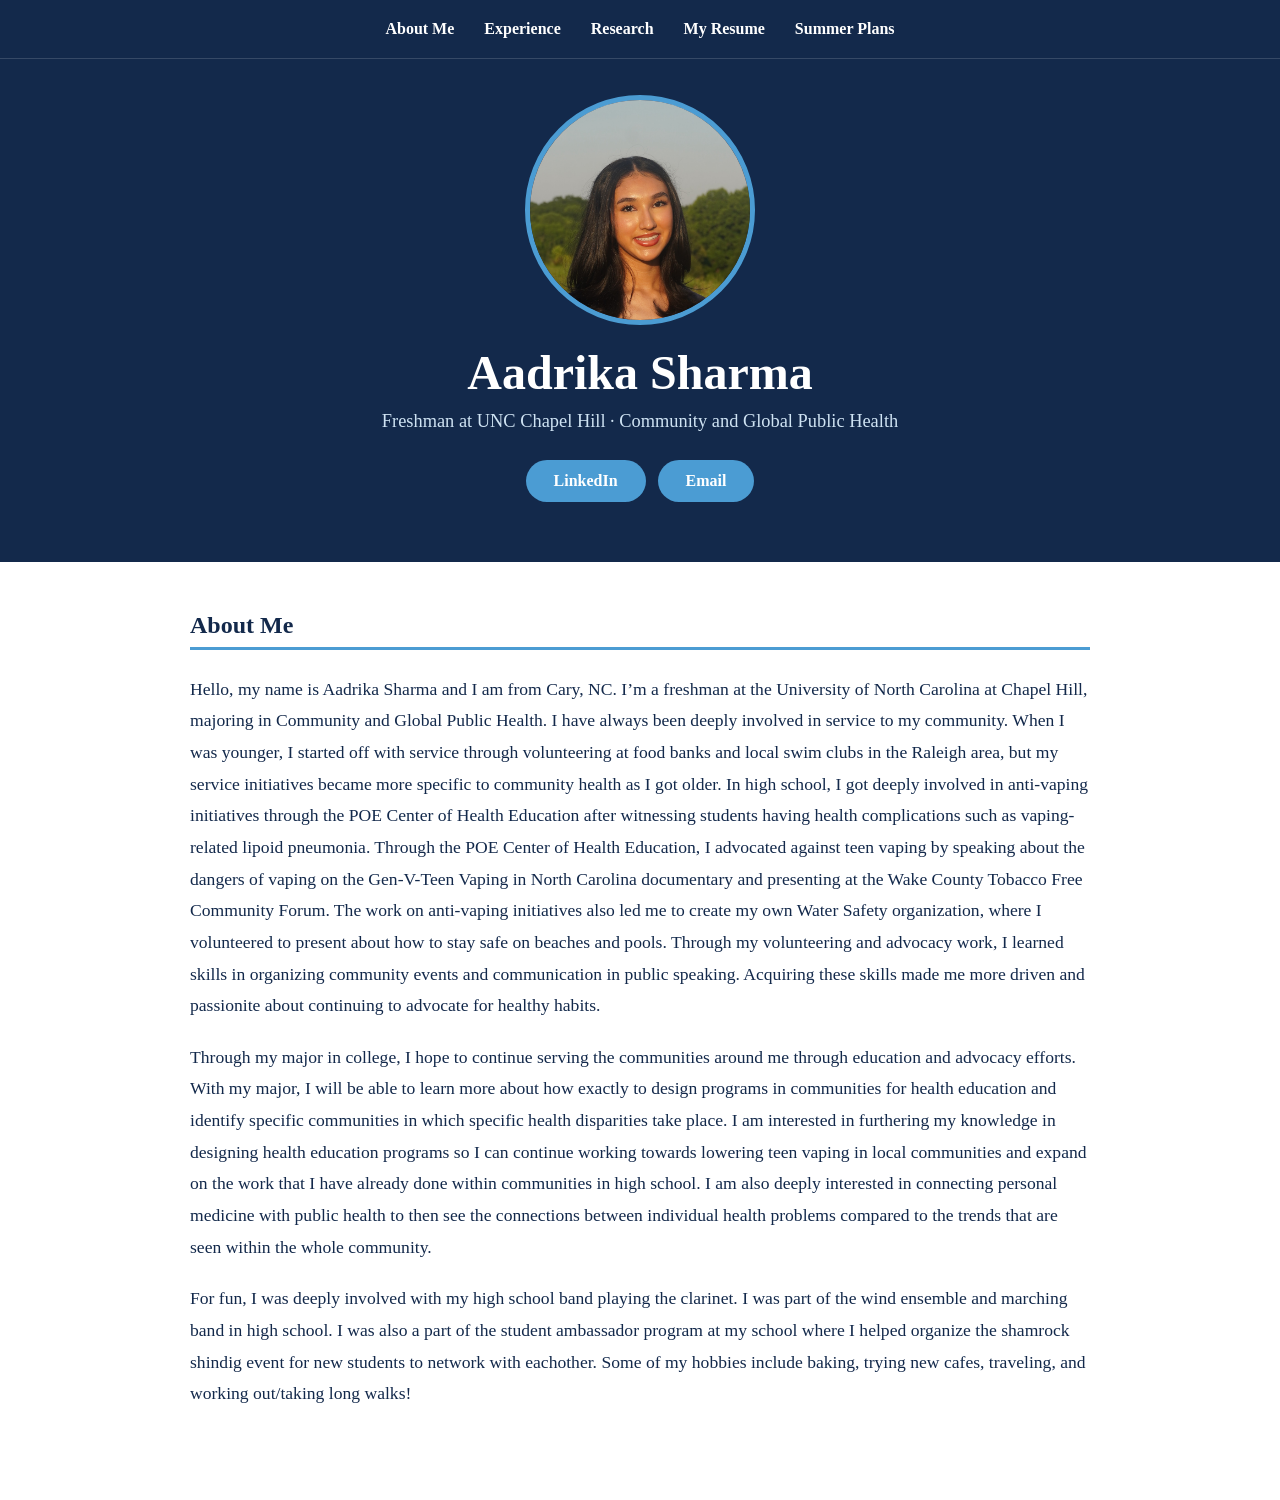
==== index.html @ d37df455 "change to home" ====
<!DOCTYPE html>
<html lang="en">
  <head>
    <meta charset="utf-8">
    <meta name="viewport" content="width=device-width, initial-scale=1.0">
    <title>About Me</title>
    <link rel="stylesheet" href="style.css">
  </head>
  <body class="about-page">
    <header class="hero">
      <nav class="navbar">
      <ul>
        <li><a href="index.html">About Me</a></li>
        <li><a href="experience.html">Experience</a></li>
        <li><a href="research.html">Research</a></li>
        <li><a href="Aadrika.html">My Resume</a></li>
        <li><a href= "summerplans.html">Summer Plans</a></li>
      </ul>
    </nav>
  <div class="hero-content">
    <img src= "photo.jpg" alt="Photo of Aadrika" class="profile-photo">
    <h1> Aadrika Sharma</h1>
    <p class="subtitle">Freshman at UNC Chapel Hill · Community and Global Public Health</p>
<div class="button-row">
      <a href="https://www.linkedin.com/in/aadrika-sharma-051b95329/" target="_blank" rel="noopener noreferrer">LinkedIn</a>
      <a href="mailto:aadrika@unc.edu">Email</a>
    </div>
    </div>
    </header>
    <main class="page">
    <section class="card">
    <h2> About Me </h2>
    <div class="card-text">

    <p>Hello, my name is Aadrika Sharma and I am from Cary, NC.  I’m a freshman at the University of North Carolina at Chapel Hill, majoring in Community and Global Public Health. I have always been deeply involved in service to my community. When I was younger, I started off with service through volunteering at food banks and local swim clubs in the Raleigh area, but my service initiatives became more specific to community health as I got older. In high school, I got deeply involved in anti-vaping initiatives through the POE Center of Health Education after witnessing students having health complications such as vaping-related lipoid pneumonia. Through the POE Center of Health Education, I advocated against teen vaping by speaking about the dangers of vaping on the Gen-V-Teen Vaping in North Carolina documentary and presenting at the Wake County Tobacco Free Community Forum. The work on anti-vaping initiatives also led me to create my own Water Safety organization, where I volunteered to present about how to stay safe on beaches and pools. Through my volunteering and advocacy work, I learned skills in organizing community events and communication in public speaking. Acquiring these skills made me more driven and passionite about continuing to advocate for healthy habits.</p>
    <p>Through my major in college, I hope to continue serving the communities around me through education and advocacy efforts. With my major, I will be able to learn more about how exactly to design programs in communities for health education and identify specific communities in which specific health disparities take place. I am interested in furthering my knowledge in designing health education programs so I can continue working towards lowering teen vaping in local communities and expand on the work that I have already done within communities in high school. I am also deeply interested in connecting personal medicine with public health to then see the connections between individual health problems compared to the trends that are seen within the whole community.</p>
    <p>For fun, I was deeply involved with my high school band playing the clarinet. I was part of the wind ensemble and marching band in high school. I was also a part of the student ambassador program at my school where I helped organize the shamrock shindig event for new students to network with eachother. Some of my hobbies include baking, trying new cafes, traveling, and working out/taking long walks!<p>
    </div>
  </section>
  </main>

  </body>
  </html>
---- style.css ----
body {
  font-family: Georgia, "Times New Roman", serif;
  background-color: #ffffff;
  color: #13294B;
  margin: 0;
}

.navbar {
  background-color: #13294B;
}

.navbar ul {
  list-style: none;
  display: flex;
  justify-content: center;
  gap: 30px;
  margin: 0;
  padding: 20px;
}

.navbar a {
  color: #ffffff;
  text-decoration: none;
  font-weight: bold;
}

.navbar a:hover {
  color: #4B9CD3;
  text-decoration: underline;
}

main {
  max-width: 750px;
  margin: 0 auto;
  padding: 40px 20px;
}

.hero {
  background-color: #13294B;
  color: #ffffff;
  text-align: center;
  padding-bottom: 60px;
}

.hero .navbar {
  border-bottom: 1px solid rgba(255, 255, 255, 0.15);
}

.hero-content {
  padding: 36px 20px 0;
}

.hero h1 {
  color: #ffffff;
  margin: 0 0 8px 0;
}

.subtitle {
  color: #cfe3f3;
  font-size: 1.15rem;
  line-height: 1.5;
  margin: 0 0 24px 0;
}

.profile-photo {
  display: block;
  margin: 0 auto 20px auto;
  width: 220px;
  height: 220px;
  object-fit: cover;
  border-radius: 50%;
  border: 5px solid #4B9CD3;
}

.button-row {
  display: flex;
  justify-content: center;
  gap: 12px;
  margin: 0;
}

.button-row a {
  background-color: #4B9CD3;
  color: #ffffff;
  text-decoration: none;
  font-weight: bold;
  padding: 12px 28px;
  border-radius: 999px;
  transition: background-color 0.2s, color 0.2s;
}

.button-row a:hover {
  background-color: #ffffff;
  color: #13294B;
}


.page {
  max-width: 900px;
  margin: 0 auto;
  padding: 50px 24px 70px;
}

.card h2 {
  margin: 0 0 24px 0;
  padding-bottom: 8px;
  border-bottom: 3px solid #4B9CD3;
}

.card-text p {
  margin: 0 0 20px 0;
}


h1 {
  text-align: center;
  font-size: 3rem;
  color: #13294B;
  margin: 0 0 30px 0;
}

h2 {
  font-size: 1.5rem;
  color: #13294B;
}

p {
  font-size: 1.1rem;
  line-height: 1.8;
}

.page-header {
  background-color: #13294B;
  color: #ffffff;
  text-align: center;
  padding-bottom: 40px;
}

.page-header .navbar {
  border-bottom: 1px solid rgba(255, 255, 255,0.15);

}

.page-header-content {
  padding: 36px 20px 0;
}

.page-header h1 {
  color: #ffffff;
  margin: 0 0 8px 0;
}

.page-header .subtitle {
  margin: 0;
}

.resume-actions {
  margin: 0 0 24px 0;
}

.resume-actions a:hover {
  background-color: #13294B;
  color: #ffffff;

}

.pdf-viewer {
  width: 100%;
  height: 900px;
  border: 1px solid #cfd8e0;
  border-radius: 8px;
}
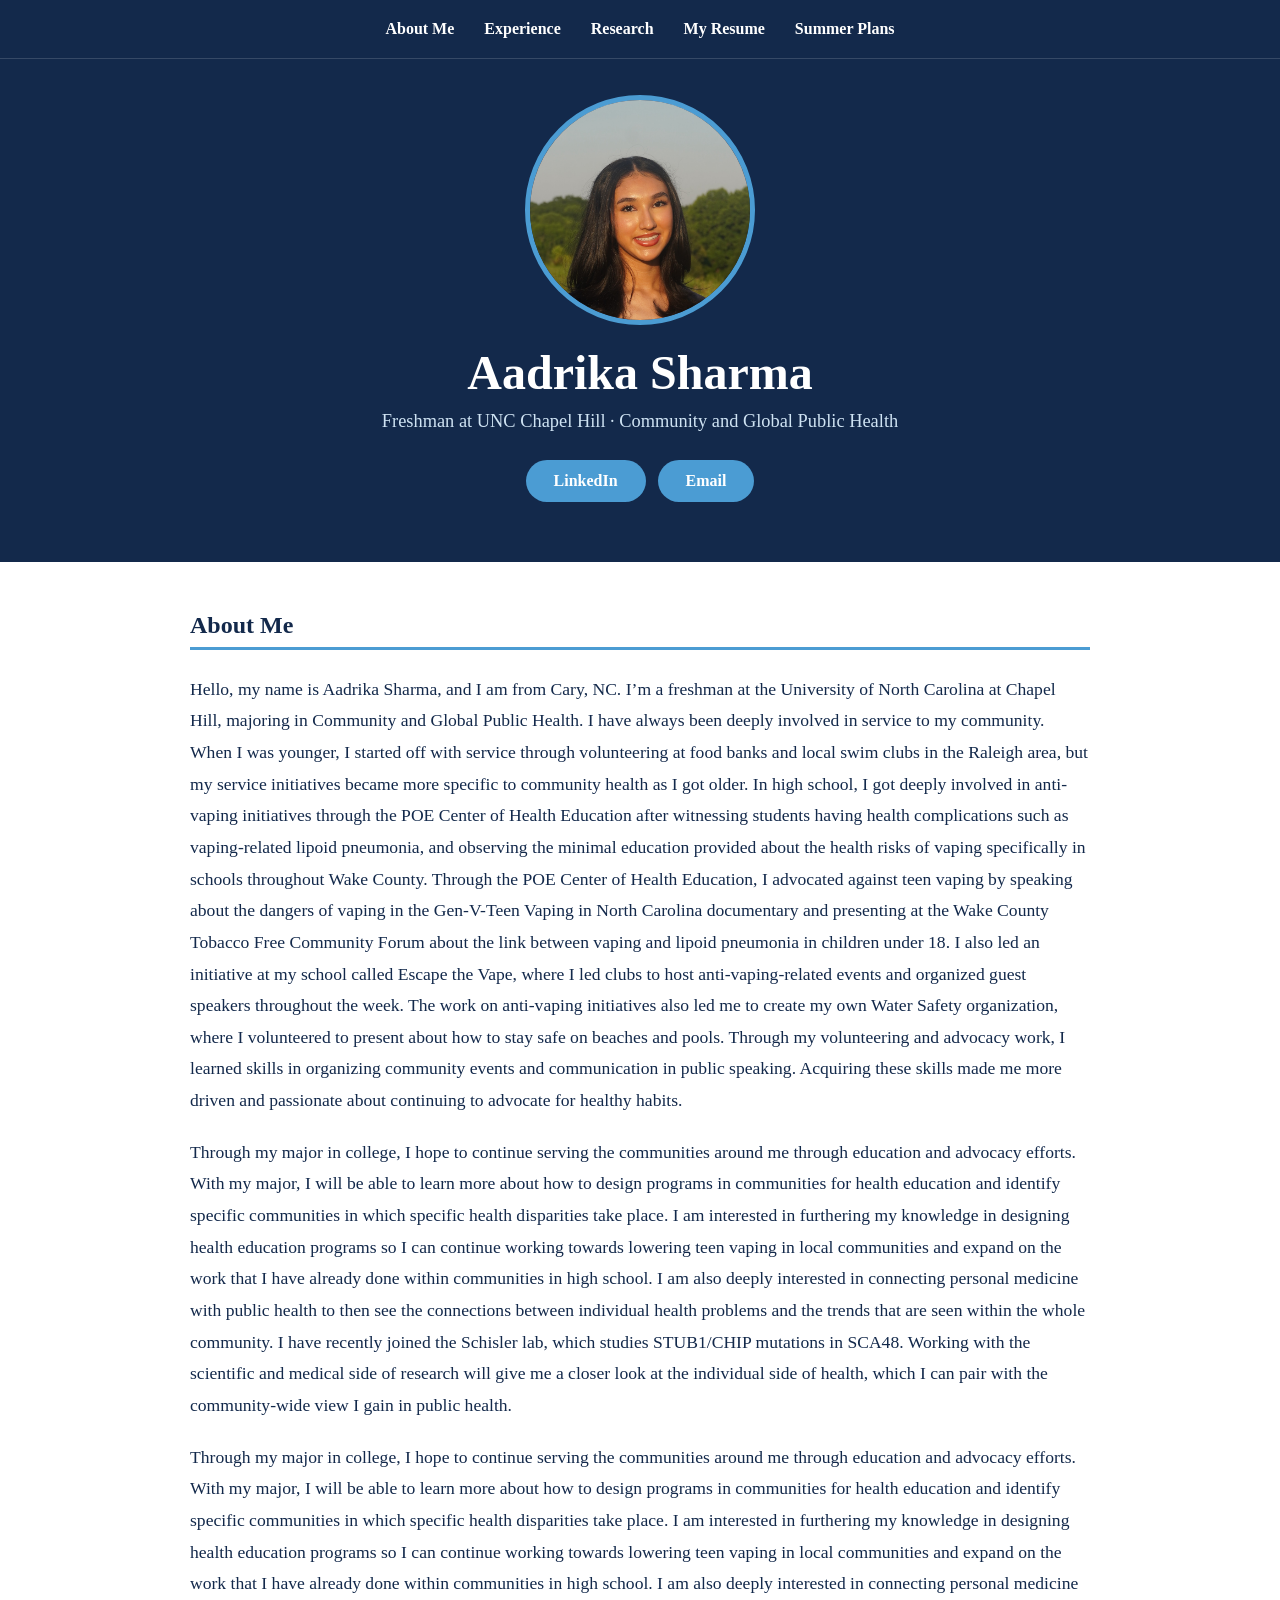
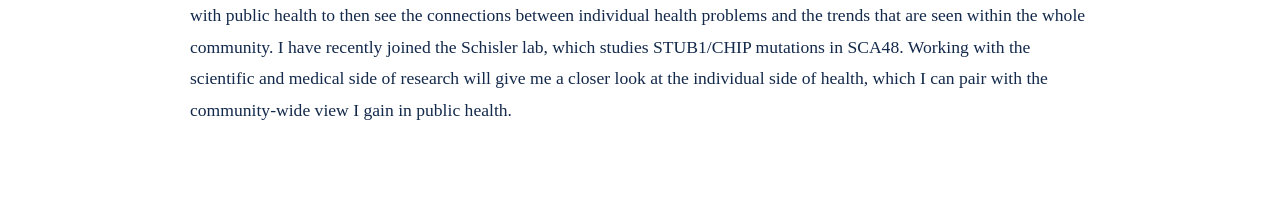
==== commit 25bb156f: "new about me" ====
--- a/index.html
+++ b/index.html
@@ -32,9 +32,9 @@
     <h2> About Me </h2>
     <div class="card-text">
 
-    <p>Hello, my name is Aadrika Sharma and I am from Cary, NC.  I’m a freshman at the University of North Carolina at Chapel Hill, majoring in Community and Global Public Health. I have always been deeply involved in service to my community. When I was younger, I started off with service through volunteering at food banks and local swim clubs in the Raleigh area, but my service initiatives became more specific to community health as I got older. In high school, I got deeply involved in anti-vaping initiatives through the POE Center of Health Education after witnessing students having health complications such as vaping-related lipoid pneumonia. Through the POE Center of Health Education, I advocated against teen vaping by speaking about the dangers of vaping on the Gen-V-Teen Vaping in North Carolina documentary and presenting at the Wake County Tobacco Free Community Forum. The work on anti-vaping initiatives also led me to create my own Water Safety organization, where I volunteered to present about how to stay safe on beaches and pools. Through my volunteering and advocacy work, I learned skills in organizing community events and communication in public speaking. Acquiring these skills made me more driven and passionite about continuing to advocate for healthy habits.</p>
-    <p>Through my major in college, I hope to continue serving the communities around me through education and advocacy efforts. With my major, I will be able to learn more about how exactly to design programs in communities for health education and identify specific communities in which specific health disparities take place. I am interested in furthering my knowledge in designing health education programs so I can continue working towards lowering teen vaping in local communities and expand on the work that I have already done within communities in high school. I am also deeply interested in connecting personal medicine with public health to then see the connections between individual health problems compared to the trends that are seen within the whole community.</p>
-    <p>For fun, I was deeply involved with my high school band playing the clarinet. I was part of the wind ensemble and marching band in high school. I was also a part of the student ambassador program at my school where I helped organize the shamrock shindig event for new students to network with eachother. Some of my hobbies include baking, trying new cafes, traveling, and working out/taking long walks!<p>
+    <p>Hello, my name is Aadrika Sharma, and I am from Cary, NC.  I’m a freshman at the University of North Carolina at Chapel Hill, majoring in Community and Global Public Health. I have always been deeply involved in service to my community. When I was younger, I started off with service through volunteering at food banks and local swim clubs in the Raleigh area, but my service initiatives became more specific to community health as I got older. In high school, I got deeply involved in anti-vaping initiatives through the POE Center of Health Education after witnessing students having health complications such as vaping-related lipoid pneumonia, and observing the minimal education provided about the health risks of vaping specifically in schools throughout Wake County. Through the POE Center of Health Education, I advocated against teen vaping by speaking about the dangers of vaping in the Gen-V-Teen Vaping in North Carolina documentary and presenting at the Wake County Tobacco Free Community Forum about the link between vaping and lipoid pneumonia in children under 18. I also led an initiative at my school called Escape the Vape, where I led clubs to host anti-vaping-related events and organized guest speakers throughout the week. The work on anti-vaping initiatives also led me to create my own Water Safety organization, where I volunteered to present about how to stay safe on beaches and pools. Through my volunteering and advocacy work, I learned skills in organizing community events and communication in public speaking. Acquiring these skills made me more driven and passionate about continuing to advocate for healthy habits.</p>
+    <p>Through my major in college, I hope to continue serving the communities around me through education and advocacy efforts. With my major, I will be able to learn more about how to design programs in communities for health education and identify specific communities in which specific health disparities take place. I am interested in furthering my knowledge in designing health education programs so I can continue working towards lowering teen vaping in local communities and expand on the work that I have already done within communities in high school. I am also deeply interested in connecting personal medicine with public health to then see the connections between individual health problems and the trends that are seen within the whole community. I have recently joined the Schisler lab, which studies STUB1/CHIP mutations in SCA48. Working with the scientific and medical side of research will give me a closer look at the individual side of health, which I can pair with the community-wide view I gain in public health.</p>
+    <p>Through my major in college, I hope to continue serving the communities around me through education and advocacy efforts. With my major, I will be able to learn more about how to design programs in communities for health education and identify specific communities in which specific health disparities take place. I am interested in furthering my knowledge in designing health education programs so I can continue working towards lowering teen vaping in local communities and expand on the work that I have already done within communities in high school. I am also deeply interested in connecting personal medicine with public health to then see the connections between individual health problems and the trends that are seen within the whole community. I have recently joined the Schisler lab, which studies STUB1/CHIP mutations in SCA48. Working with the scientific and medical side of research will give me a closer look at the individual side of health, which I can pair with the community-wide view I gain in public health.<p>
     </div>
   </section>
   </main>
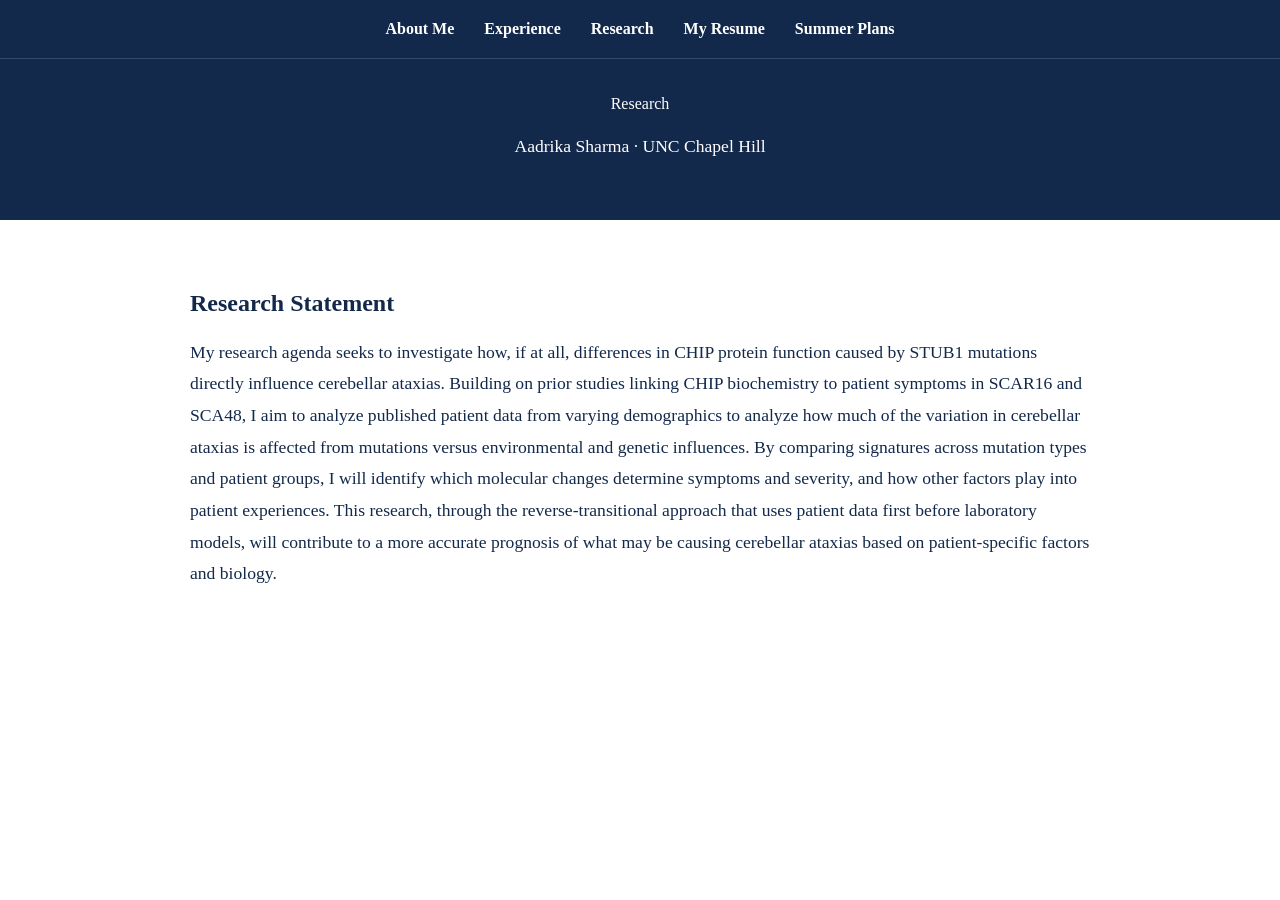
==== commit b57b48e3: "research statement" ====
--- a/index.html
+++ b/index.html
@@ -3,45 +3,38 @@
   <head>
     <meta charset="utf-8">
     <meta name="viewport" content="width=device-width, initial-scale=1.0">
-    <title>About Me</title>
+    <title>Research | Aadrika Sharma</title>
     <link rel="stylesheet" href="style.css">
   </head>
-  <body class="about-page">
-    <header class="hero">
+  <body>
+
+    <header class="page-header">
       <nav class="navbar">
-      <ul>
-        <li><a href="index.html">About Me</a></li>
-        <li><a href="experience.html">Experience</a></li>
-        <li><a href="research.html">Research</a></li>
-        <li><a href="Aadrika.html">My Resume</a></li>
-        <li><a href= "summerplans.html">Summer Plans</a></li>
-      </ul>
-    </nav>
-  <div class="hero-content">
-    <img src= "photo.jpg" alt="Photo of Aadrika" class="profile-photo">
-    <h1> Aadrika Sharma</h1>
-    <p class="subtitle">Freshman at UNC Chapel Hill · Community and Global Public Health</p>
-<div class="button-row">
-      <a href="https://www.linkedin.com/in/aadrika-sharma-051b95329/" target="_blank" rel="noopener noreferrer">LinkedIn</a>
-      <a href="mailto:aadrika@unc.edu">Email</a>
-    </div>
+        <ul>
+          <li><a href="index.html">About Me</a></li>
+          <li><a href="experience.html">Experience</a></li>
+          <li><a href="research.html">Research</a></li>
+          <li><a href="Aadrika.html">My Resume</a></li>
+          <li><a href="summerplans.html">Summer Plans</a></li>
+        </ul>
+      </nav>
+      <div class="page-header-content"
+      <h1>Research</h1>
+      <p class=""subtitle">Aadrika Sharma · UNC Chapel Hill </p>
     </div>
     </header>
-    <main class="page">
+
+    <main class="page"
     <section class="card">
-    <h2> About Me </h2>
-    <div class="card-text">
+      <h2>Research Statement</h2>
+      <div class="card-text">
+        <p>My research agenda seeks to investigate how, if at all, differences in CHIP protein function caused by STUB1 mutations directly influence cerebellar ataxias. Building on prior studies linking CHIP biochemistry to patient symptoms in SCAR16 and SCA48, I aim to analyze published patient data from varying demographics to analyze how much of the variation in cerebellar ataxias is affected from mutations versus environmental and  genetic influences. By comparing signatures across mutation types and patient groups, I will identify which molecular changes determine symptoms and severity, and how other factors play into patient experiences. This research, through the reverse-transitional approach that uses patient data first before laboratory models, will contribute to a more accurate prognosis of what may be causing cerebellar ataxias based on patient-specific factors and biology.</p>
+        </div>
+        </section>
+      </main>
 
-    <p>Hello, my name is Aadrika Sharma, and I am from Cary, NC.  I’m a freshman at the University of North Carolina at Chapel Hill, majoring in Community and Global Public Health. I have always been deeply involved in service to my community. When I was younger, I started off with service through volunteering at food banks and local swim clubs in the Raleigh area, but my service initiatives became more specific to community health as I got older. In high school, I got deeply involved in anti-vaping initiatives through the POE Center of Health Education after witnessing students having health complications such as vaping-related lipoid pneumonia, and observing the minimal education provided about the health risks of vaping specifically in schools throughout Wake County. Through the POE Center of Health Education, I advocated against teen vaping by speaking about the dangers of vaping in the Gen-V-Teen Vaping in North Carolina documentary and presenting at the Wake County Tobacco Free Community Forum about the link between vaping and lipoid pneumonia in children under 18. I also led an initiative at my school called Escape the Vape, where I led clubs to host anti-vaping-related events and organized guest speakers throughout the week. The work on anti-vaping initiatives also led me to create my own Water Safety organization, where I volunteered to present about how to stay safe on beaches and pools. Through my volunteering and advocacy work, I learned skills in organizing community events and communication in public speaking. Acquiring these skills made me more driven and passionate about continuing to advocate for healthy habits.</p>
-    <p>Through my major in college, I hope to continue serving the communities around me through education and advocacy efforts. With my major, I will be able to learn more about how to design programs in communities for health education and identify specific communities in which specific health disparities take place. I am interested in furthering my knowledge in designing health education programs so I can continue working towards lowering teen vaping in local communities and expand on the work that I have already done within communities in high school. I am also deeply interested in connecting personal medicine with public health to then see the connections between individual health problems and the trends that are seen within the whole community. I have recently joined the Schisler lab, which studies STUB1/CHIP mutations in SCA48. Working with the scientific and medical side of research will give me a closer look at the individual side of health, which I can pair with the community-wide view I gain in public health.</p>
-    <p>Through my major in college, I hope to continue serving the communities around me through education and advocacy efforts. With my major, I will be able to learn more about how to design programs in communities for health education and identify specific communities in which specific health disparities take place. I am interested in furthering my knowledge in designing health education programs so I can continue working towards lowering teen vaping in local communities and expand on the work that I have already done within communities in high school. I am also deeply interested in connecting personal medicine with public health to then see the connections between individual health problems and the trends that are seen within the whole community. I have recently joined the Schisler lab, which studies STUB1/CHIP mutations in SCA48. Working with the scientific and medical side of research will give me a closer look at the individual side of health, which I can pair with the community-wide view I gain in public health.<p>
-    </div>
-  </section>
-  </main>
-
-  </body>
-  </html>
-
+      </body>
+      </html>
 
   
 
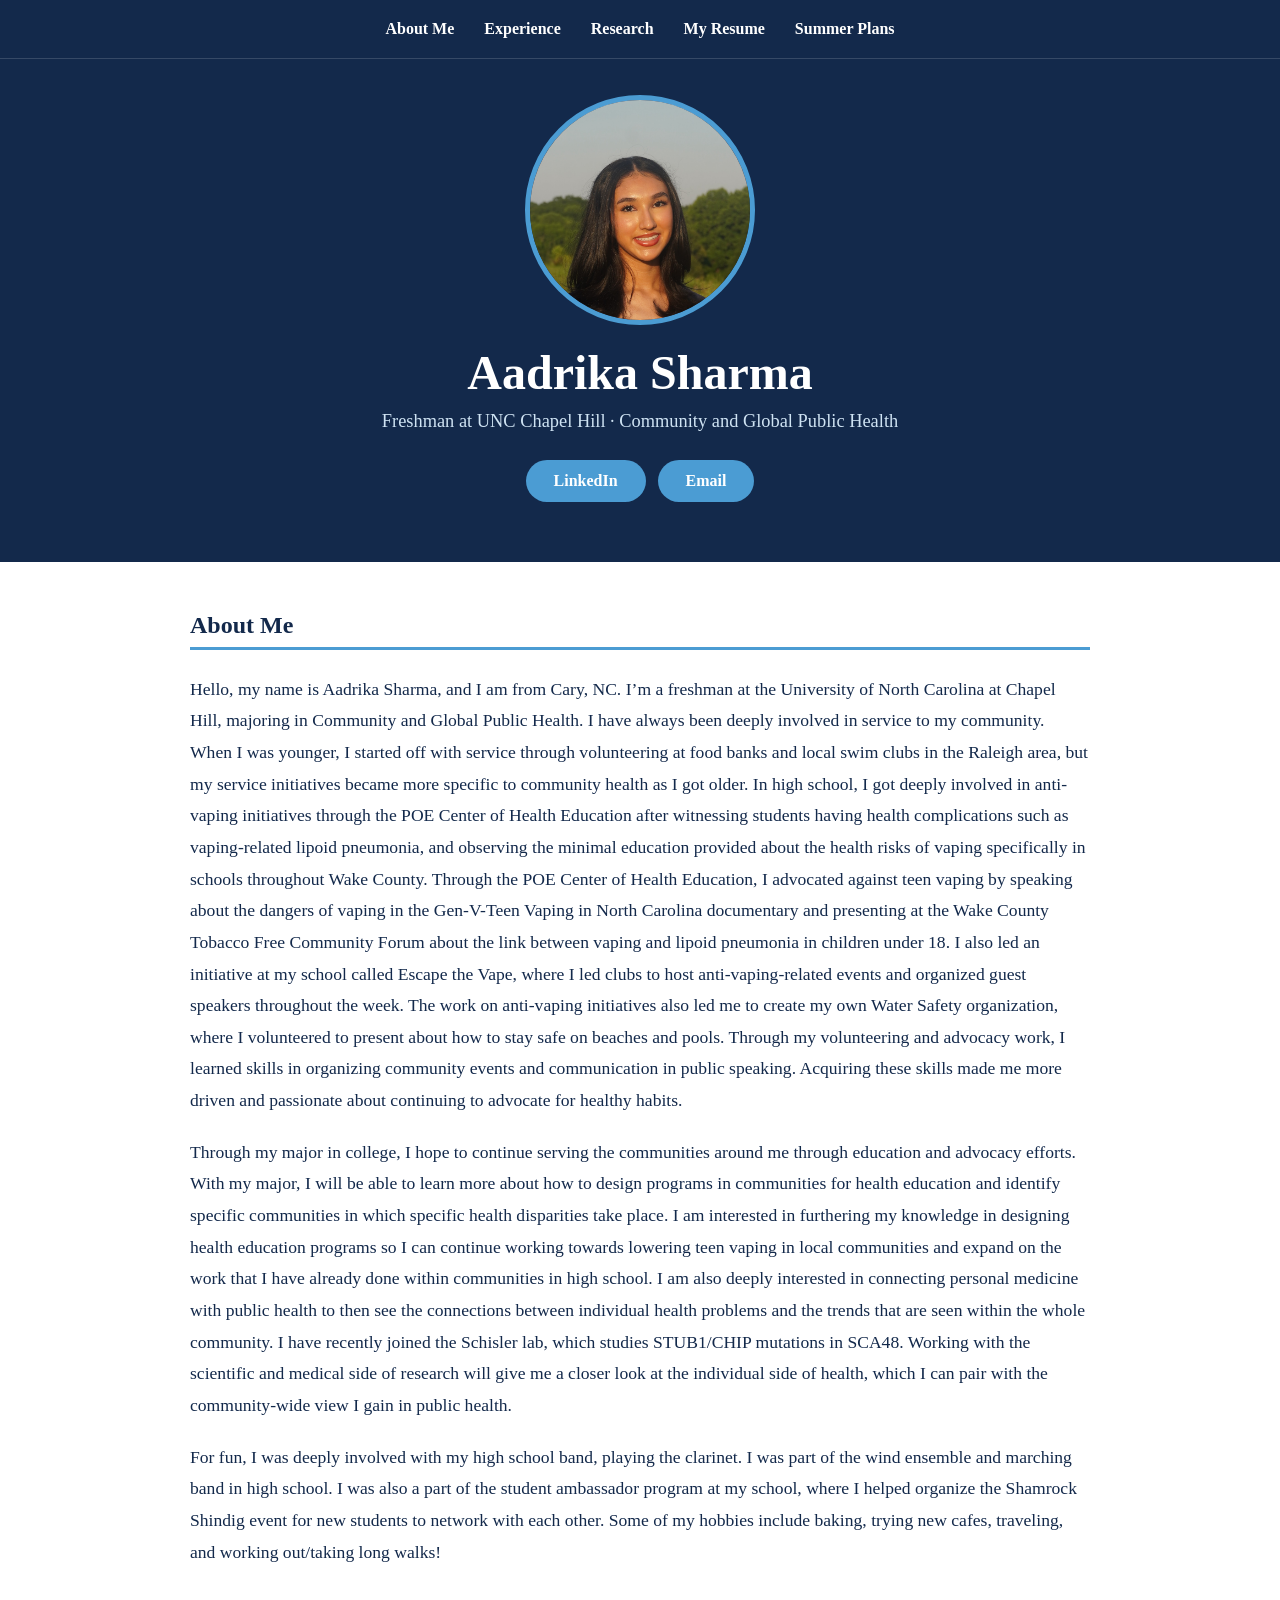
==== commit bc3c8ec7: "index update" ====
--- a/index.html
+++ b/index.html
@@ -3,39 +3,44 @@
   <head>
     <meta charset="utf-8">
     <meta name="viewport" content="width=device-width, initial-scale=1.0">
-    <title>Research | Aadrika Sharma</title>
+    <title>About Me</title>
     <link rel="stylesheet" href="style.css">
   </head>
-  <body>
-
-    <header class="page-header">
+  <body class="about-page">
+    <header class="hero">
       <nav class="navbar">
-        <ul>
-          <li><a href="index.html">About Me</a></li>
-          <li><a href="experience.html">Experience</a></li>
-          <li><a href="research.html">Research</a></li>
-          <li><a href="Aadrika.html">My Resume</a></li>
-          <li><a href="summerplans.html">Summer Plans</a></li>
-        </ul>
-      </nav>
-      <div class="page-header-content"
-      <h1>Research</h1>
-      <p class=""subtitle">Aadrika Sharma · UNC Chapel Hill </p>
+      <ul>
+        <li><a href="index.html">About Me</a></li>
+        <li><a href="experience.html">Experience</a></li>
+        <li><a href="research.html">Research</a></li>
+        <li><a href="Aadrika.html">My Resume</a></li>
+        <li><a href= "summerplans.html">Summer Plans</a></li>
+      </ul>
+    </nav>
+  <div class="hero-content">
+    <img src= "photo.jpg" alt="Photo of Aadrika" class="profile-photo">
+    <h1> Aadrika Sharma</h1>
+    <p class="subtitle">Freshman at UNC Chapel Hill · Community and Global Public Health</p>
+<div class="button-row">
+      <a href="https://www.linkedin.com/in/aadrika-sharma-051b95329/" target="_blank" rel="noopener noreferrer">LinkedIn</a>
+      <a href="mailto:aadrika@unc.edu">Email</a>
+    </div>
     </div>
     </header>
+    <main class="page">
+    <section class="card">
+    <h2> About Me </h2>
+    <div class="card-text">
 
-    <main class="page"
-    <section class="card">
-      <h2>Research Statement</h2>
-      <div class="card-text">
-        <p>My research agenda seeks to investigate how, if at all, differences in CHIP protein function caused by STUB1 mutations directly influence cerebellar ataxias. Building on prior studies linking CHIP biochemistry to patient symptoms in SCAR16 and SCA48, I aim to analyze published patient data from varying demographics to analyze how much of the variation in cerebellar ataxias is affected from mutations versus environmental and  genetic influences. By comparing signatures across mutation types and patient groups, I will identify which molecular changes determine symptoms and severity, and how other factors play into patient experiences. This research, through the reverse-transitional approach that uses patient data first before laboratory models, will contribute to a more accurate prognosis of what may be causing cerebellar ataxias based on patient-specific factors and biology.</p>
-        </div>
-        </section>
-      </main>
+    <p>Hello, my name is Aadrika Sharma, and I am from Cary, NC.  I’m a freshman at the University of North Carolina at Chapel Hill, majoring in Community and Global Public Health. I have always been deeply involved in service to my community. When I was younger, I started off with service through volunteering at food banks and local swim clubs in the Raleigh area, but my service initiatives became more specific to community health as I got older. In high school, I got deeply involved in anti-vaping initiatives through the POE Center of Health Education after witnessing students having health complications such as vaping-related lipoid pneumonia, and observing the minimal education provided about the health risks of vaping specifically in schools throughout Wake County. Through the POE Center of Health Education, I advocated against teen vaping by speaking about the dangers of vaping in the Gen-V-Teen Vaping in North Carolina documentary and presenting at the Wake County Tobacco Free Community Forum about the link between vaping and lipoid pneumonia in children under 18. I also led an initiative at my school called Escape the Vape, where I led clubs to host anti-vaping-related events and organized guest speakers throughout the week. The work on anti-vaping initiatives also led me to create my own Water Safety organization, where I volunteered to present about how to stay safe on beaches and pools. Through my volunteering and advocacy work, I learned skills in organizing community events and communication in public speaking. Acquiring these skills made me more driven and passionate about continuing to advocate for healthy habits.</p>
+    <p>Through my major in college, I hope to continue serving the communities around me through education and advocacy efforts. With my major, I will be able to learn more about how to design programs in communities for health education and identify specific communities in which specific health disparities take place. I am interested in furthering my knowledge in designing health education programs so I can continue working towards lowering teen vaping in local communities and expand on the work that I have already done within communities in high school. I am also deeply interested in connecting personal medicine with public health to then see the connections between individual health problems and the trends that are seen within the whole community. I have recently joined the Schisler lab, which studies STUB1/CHIP mutations in SCA48. Working with the scientific and medical side of research will give me a closer look at the individual side of health, which I can pair with the community-wide view I gain in public health.</p>
+    <p>For fun, I was deeply involved with my high school band, playing the clarinet. I was part of the wind ensemble and marching band in high school. I was also a part of the student ambassador program at my school, where I helped organize the Shamrock Shindig event for new students to network with each other. Some of my hobbies include baking, trying new cafes, traveling, and working out/taking long walks!</p>
+    </div>
+  </section>
+  </main>
 
-      </body>
-      </html>
-
+  </body>
+  </html>
   
 
 
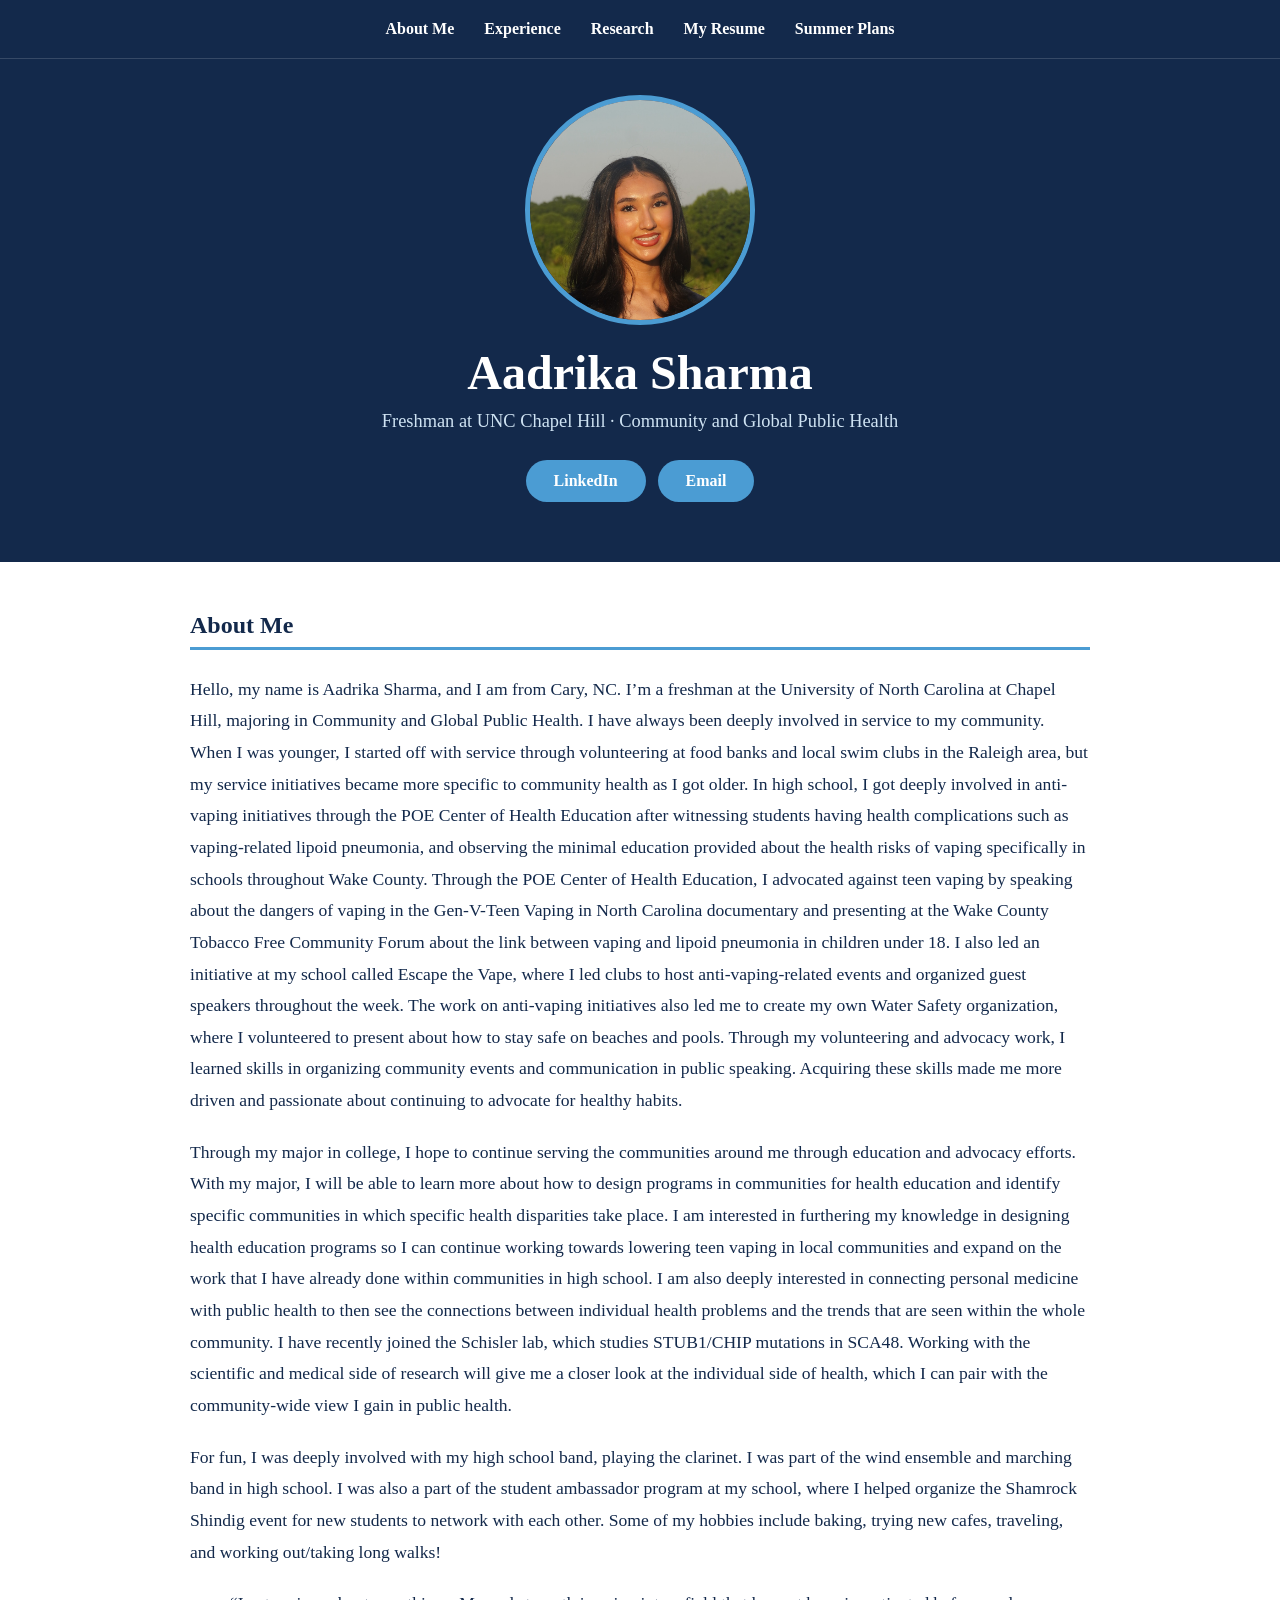
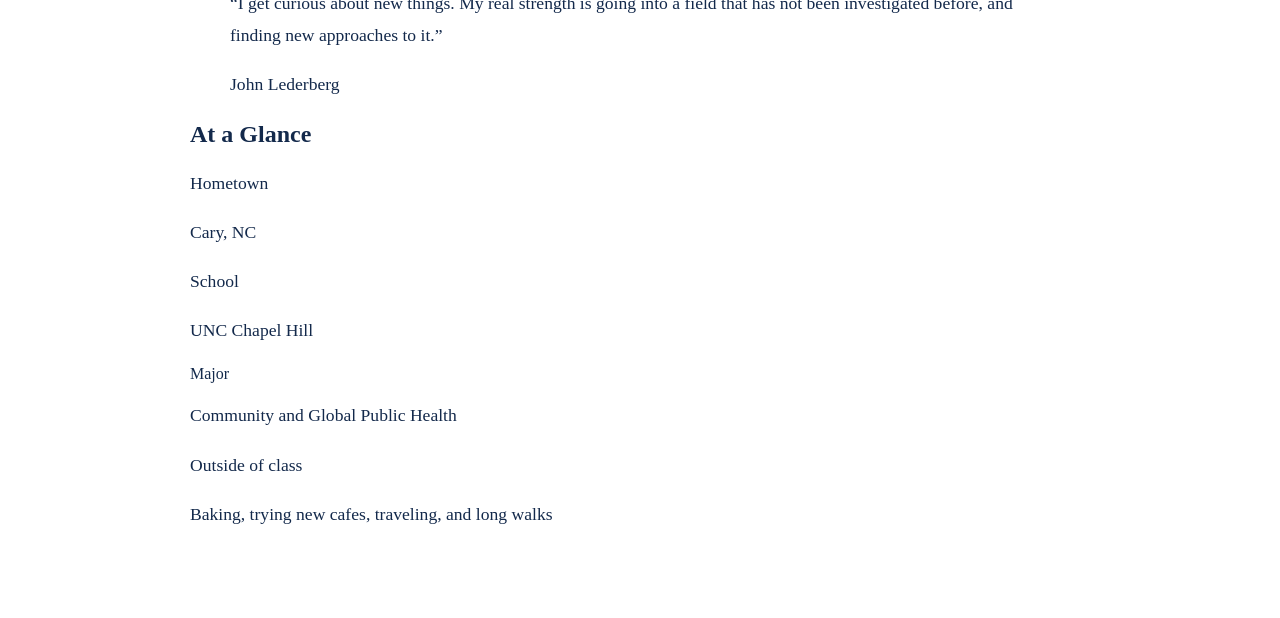
==== commit d9170192: "Sidebar" ====
--- a/index.html
+++ b/index.html
@@ -37,6 +37,38 @@
     <p>For fun, I was deeply involved with my high school band, playing the clarinet. I was part of the wind ensemble and marching band in high school. I was also a part of the student ambassador program at my school, where I helped organize the Shamrock Shindig event for new students to network with each other. Some of my hobbies include baking, trying new cafes, traveling, and working out/taking long walks!</p>
     </div>
   </section>
+
+  <aside class="sidebar">
+    <blockquote class=""quote-card">
+    <p class="quote-text">“I get curious about new things. My real strength is going into a field that has not been investigated before, and finding new approaches to it.”</p>
+    <p class="quote-text">John Lederberg</p>
+    </blockquote>
+    <div class="glance">
+      <h2>At a Glance</h2>
+
+      <div class="fact">
+        <p class="fact-label">Hometown</p>
+        <p class="fact-value">Cary, NC</p>
+        </div>
+
+        <div class="fact">
+          <p class=""fact-label">School</p>
+          <p class="fact-value">UNC Chapel Hill</p>
+          </div>
+
+          <div class="fact"
+          <p class=""fact-label>Major</p>
+          <p class="fact-value">Community and Global Public Health</p>
+
+          <div class="fact">
+            <p class="fact-label">Outside of class</p>
+            <p class="fact-value">Baking, trying new cafes, traveling, and long walks</p>
+            </div>
+            </div>
+            </aside>
+
+        </div>
+
   </main>
 
   </body>
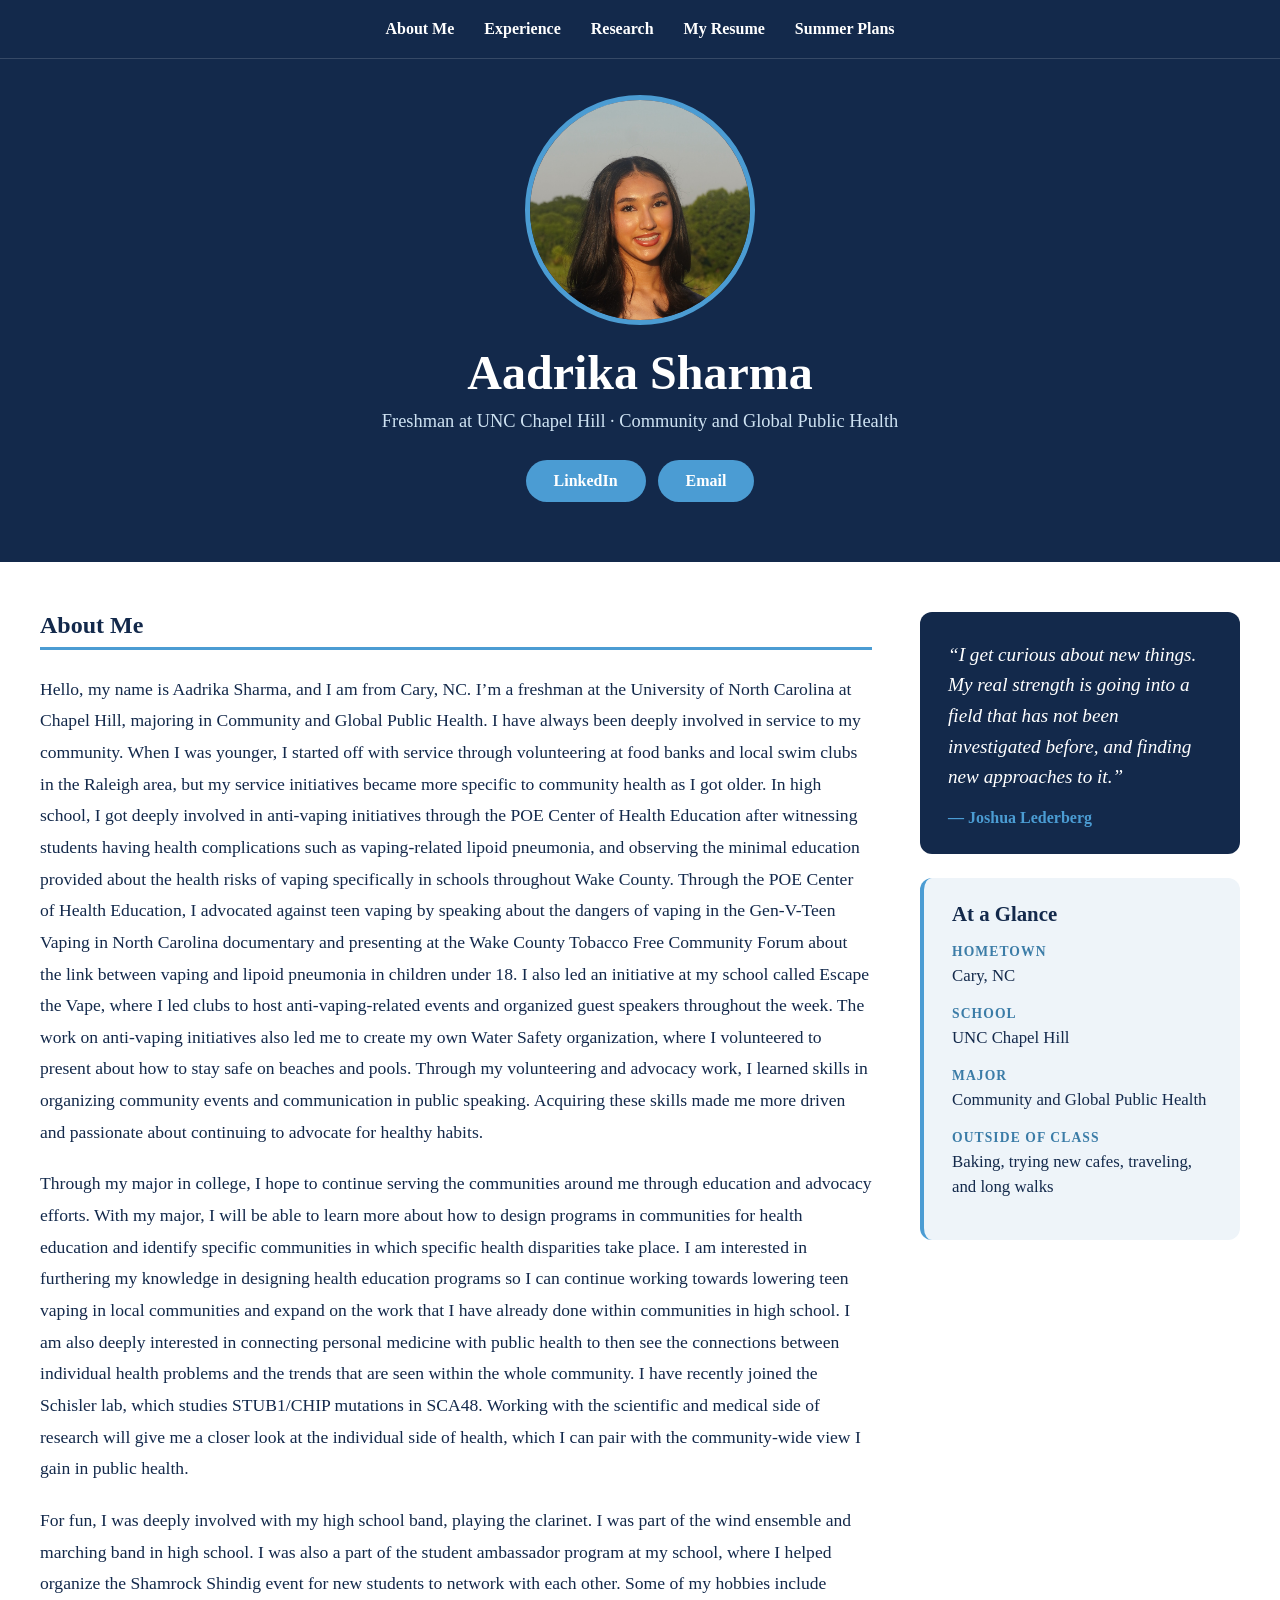
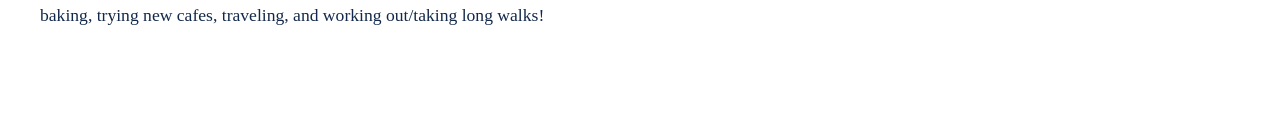
==== commit 8ed78d55: "update" ====
--- a/index.html
+++ b/index.html
@@ -3,76 +3,86 @@
   <head>
     <meta charset="utf-8">
     <meta name="viewport" content="width=device-width, initial-scale=1.0">
-    <title>About Me</title>
+    <title>About Me | Aadrika Sharma</title>
     <link rel="stylesheet" href="style.css">
   </head>
   <body class="about-page">
+
     <header class="hero">
       <nav class="navbar">
-      <ul>
-        <li><a href="index.html">About Me</a></li>
-        <li><a href="experience.html">Experience</a></li>
-        <li><a href="research.html">Research</a></li>
-        <li><a href="Aadrika.html">My Resume</a></li>
-        <li><a href= "summerplans.html">Summer Plans</a></li>
-      </ul>
-    </nav>
-  <div class="hero-content">
-    <img src= "photo.jpg" alt="Photo of Aadrika" class="profile-photo">
-    <h1> Aadrika Sharma</h1>
-    <p class="subtitle">Freshman at UNC Chapel Hill · Community and Global Public Health</p>
-<div class="button-row">
-      <a href="https://www.linkedin.com/in/aadrika-sharma-051b95329/" target="_blank" rel="noopener noreferrer">LinkedIn</a>
-      <a href="mailto:aadrika@unc.edu">Email</a>
-    </div>
-    </div>
+        <ul>
+          <li><a href="index.html">About Me</a></li>
+          <li><a href="experience.html">Experience</a></li>
+          <li><a href="research.html">Research</a></li>
+          <li><a href="Aadrika.html">My Resume</a></li>
+          <li><a href="summerplans.html">Summer Plans</a></li>
+        </ul>
+      </nav>
+
+      <div class="hero-content">
+        <img src="photo.jpg" alt="Photo of Aadrika" class="profile-photo">
+        <h1>Aadrika Sharma</h1>
+        <p class="subtitle">Freshman at UNC Chapel Hill · Community and Global Public Health</p>
+        <div class="button-row">
+          <a href="https://www.linkedin.com/in/aadrika-sharma-051b95329/" target="_blank" rel="noopener noreferrer">LinkedIn</a>
+          <a href="mailto:aadrika@unc.edu">Email</a>
+        </div>
+      </div>
     </header>
-    <main class="page">
-    <section class="card">
-    <h2> About Me </h2>
-    <div class="card-text">
 
-    <p>Hello, my name is Aadrika Sharma, and I am from Cary, NC.  I’m a freshman at the University of North Carolina at Chapel Hill, majoring in Community and Global Public Health. I have always been deeply involved in service to my community. When I was younger, I started off with service through volunteering at food banks and local swim clubs in the Raleigh area, but my service initiatives became more specific to community health as I got older. In high school, I got deeply involved in anti-vaping initiatives through the POE Center of Health Education after witnessing students having health complications such as vaping-related lipoid pneumonia, and observing the minimal education provided about the health risks of vaping specifically in schools throughout Wake County. Through the POE Center of Health Education, I advocated against teen vaping by speaking about the dangers of vaping in the Gen-V-Teen Vaping in North Carolina documentary and presenting at the Wake County Tobacco Free Community Forum about the link between vaping and lipoid pneumonia in children under 18. I also led an initiative at my school called Escape the Vape, where I led clubs to host anti-vaping-related events and organized guest speakers throughout the week. The work on anti-vaping initiatives also led me to create my own Water Safety organization, where I volunteered to present about how to stay safe on beaches and pools. Through my volunteering and advocacy work, I learned skills in organizing community events and communication in public speaking. Acquiring these skills made me more driven and passionate about continuing to advocate for healthy habits.</p>
-    <p>Through my major in college, I hope to continue serving the communities around me through education and advocacy efforts. With my major, I will be able to learn more about how to design programs in communities for health education and identify specific communities in which specific health disparities take place. I am interested in furthering my knowledge in designing health education programs so I can continue working towards lowering teen vaping in local communities and expand on the work that I have already done within communities in high school. I am also deeply interested in connecting personal medicine with public health to then see the connections between individual health problems and the trends that are seen within the whole community. I have recently joined the Schisler lab, which studies STUB1/CHIP mutations in SCA48. Working with the scientific and medical side of research will give me a closer look at the individual side of health, which I can pair with the community-wide view I gain in public health.</p>
-    <p>For fun, I was deeply involved with my high school band, playing the clarinet. I was part of the wind ensemble and marching band in high school. I was also a part of the student ambassador program at my school, where I helped organize the Shamrock Shindig event for new students to network with each other. Some of my hobbies include baking, trying new cafes, traveling, and working out/taking long walks!</p>
-    </div>
-  </section>
+    <main class="page page-wide">
+      <div class="about-layout">
 
-  <aside class="sidebar">
-    <blockquote class=""quote-card">
-    <p class="quote-text">“I get curious about new things. My real strength is going into a field that has not been investigated before, and finding new approaches to it.”</p>
-    <p class="quote-text">John Lederberg</p>
-    </blockquote>
-    <div class="glance">
-      <h2>At a Glance</h2>
+        <section class="card">
+          <h2>About Me</h2>
+          <div class="card-text">
 
-      <div class="fact">
-        <p class="fact-label">Hometown</p>
-        <p class="fact-value">Cary, NC</p>
-        </div>
+            <p>Hello, my name is Aadrika Sharma, and I am from Cary, NC. I’m a freshman at the University of North Carolina at Chapel Hill, majoring in Community and Global Public Health. I have always been deeply involved in service to my community. When I was younger, I started off with service through volunteering at food banks and local swim clubs in the Raleigh area, but my service initiatives became more specific to community health as I got older. In high school, I got deeply involved in anti-vaping initiatives through the POE Center of Health Education after witnessing students having health complications such as vaping-related lipoid pneumonia, and observing the minimal education provided about the health risks of vaping specifically in schools throughout Wake County. Through the POE Center of Health Education, I advocated against teen vaping by speaking about the dangers of vaping in the Gen-V-Teen Vaping in North Carolina documentary and presenting at the Wake County Tobacco Free Community Forum about the link between vaping and lipoid pneumonia in children under 18. I also led an initiative at my school called Escape the Vape, where I led clubs to host anti-vaping-related events and organized guest speakers throughout the week. The work on anti-vaping initiatives also led me to create my own Water Safety organization, where I volunteered to present about how to stay safe on beaches and pools. Through my volunteering and advocacy work, I learned skills in organizing community events and communication in public speaking. Acquiring these skills made me more driven and passionate about continuing to advocate for healthy habits.</p>
 
-        <div class="fact">
-          <p class=""fact-label">School</p>
-          <p class="fact-value">UNC Chapel Hill</p>
+            <p>Through my major in college, I hope to continue serving the communities around me through education and advocacy efforts. With my major, I will be able to learn more about how to design programs in communities for health education and identify specific communities in which specific health disparities take place. I am interested in furthering my knowledge in designing health education programs so I can continue working towards lowering teen vaping in local communities and expand on the work that I have already done within communities in high school. I am also deeply interested in connecting personal medicine with public health to then see the connections between individual health problems and the trends that are seen within the whole community. I have recently joined the Schisler lab, which studies STUB1/CHIP mutations in SCA48. Working with the scientific and medical side of research will give me a closer look at the individual side of health, which I can pair with the community-wide view I gain in public health.</p>
+
+            <p>For fun, I was deeply involved with my high school band, playing the clarinet. I was part of the wind ensemble and marching band in high school. I was also a part of the student ambassador program at my school, where I helped organize the Shamrock Shindig event for new students to network with each other. Some of my hobbies include baking, trying new cafes, traveling, and working out/taking long walks!</p>
+
+          </div>
+        </section>
+
+        <aside class="sidebar">
+
+          <blockquote class="quote-card">
+            <p class="quote-text">“I get curious about new things. My real strength is going into a field that has not been investigated before, and finding new approaches to it.”</p>
+            <p class="quote-author">— Joshua Lederberg</p>
+          </blockquote>
+
+          <div class="glance">
+            <h2>At a Glance</h2>
+
+            <div class="fact">
+              <p class="fact-label">Hometown</p>
+              <p class="fact-value">Cary, NC</p>
+            </div>
+
+            <div class="fact">
+              <p class="fact-label">School</p>
+              <p class="fact-value">UNC Chapel Hill</p>
+            </div>
+
+            <div class="fact">
+              <p class="fact-label">Major</p>
+              <p class="fact-value">Community and Global Public Health</p>
+            </div>
+
+            <div class="fact">
+              <p class="fact-label">Outside of class</p>
+              <p class="fact-value">Baking, trying new cafes, traveling, and long walks</p>
+            </div>
           </div>
 
-          <div class="fact"
-          <p class=""fact-label>Major</p>
-          <p class="fact-value">Community and Global Public Health</p>
+        </aside>
 
-          <div class="fact">
-            <p class="fact-label">Outside of class</p>
-            <p class="fact-value">Baking, trying new cafes, traveling, and long walks</p>
-            </div>
-            </div>
-            </aside>
-
-        </div>
-
-  </main>
+      </div>
+    </main>
 
   </body>
-  </html>
-  
+</html>
 
 
--- a/style.css
+++ b/style.css
@@ -169,4 +169,88 @@
   height: 900px;
   border: 1px solid #cfd8e0;
   border-radius: 8px;
+}
+
+.page-wide {
+  max-width: 1200px;
+}
+
+.about-layout {
+  display: grid;
+  grid-template-columns: minmax(0, 1fr) 320px;
+  gap: 48px;
+  align-items: start;
+}
+
+.sidebar {
+  display: flex;
+  flex-direction: column;
+  gap: 24px;
+  position: sticky;
+  top: 24px;
+}
+
+.quote-card {
+  background-color: #13294B;
+  border-radius: 12px;
+  margin: 0;
+  padding: 28px 28px 24px;
+}
+
+.quote-text {
+  color: #ffffff;
+  font-size: 1.2rem;
+  font-style: italic;
+  line-height: 1.6;
+  margin: 0 0 14px 0;
+}
+
+.quote-author {
+  color: #4B9CD3;
+  font-weight: bold;
+  font-size: 1rem;
+  line-height: 1.4;
+  margin: 0;
+}
+
+.glance {
+  background-color: #EEF4F9;
+  border-left: 4px solid #4B9CD3;
+  border-radius: 12px;
+  padding: 24px 28px;
+}
+
+.glance h2 {
+  font-size: 1.3rem;
+  margin: 0 0 16px 0;
+}
+
+.fact {
+  margin: 0 0 16px 0;
+}
+
+.fact-label {
+  margin: 0;
+  font-size: 0.85rem;
+  font-weight: bold;
+  letter-spacing: 0.08em;
+  text-transform: uppercase;
+  color: #3B7CA7;
+  line-height: 1.4;
+}
+
+.fact-value {
+  margin: 2px 0 0 0;
+  font-size: 1.05rem;
+  line-height: 1.5;
+}
+
+@media (max-width: 900px) {
+  .about-layout {
+    grid-template-columns: 1fr;
+  }
+
+  .sidebar {
+    position: static;
+  }
 }
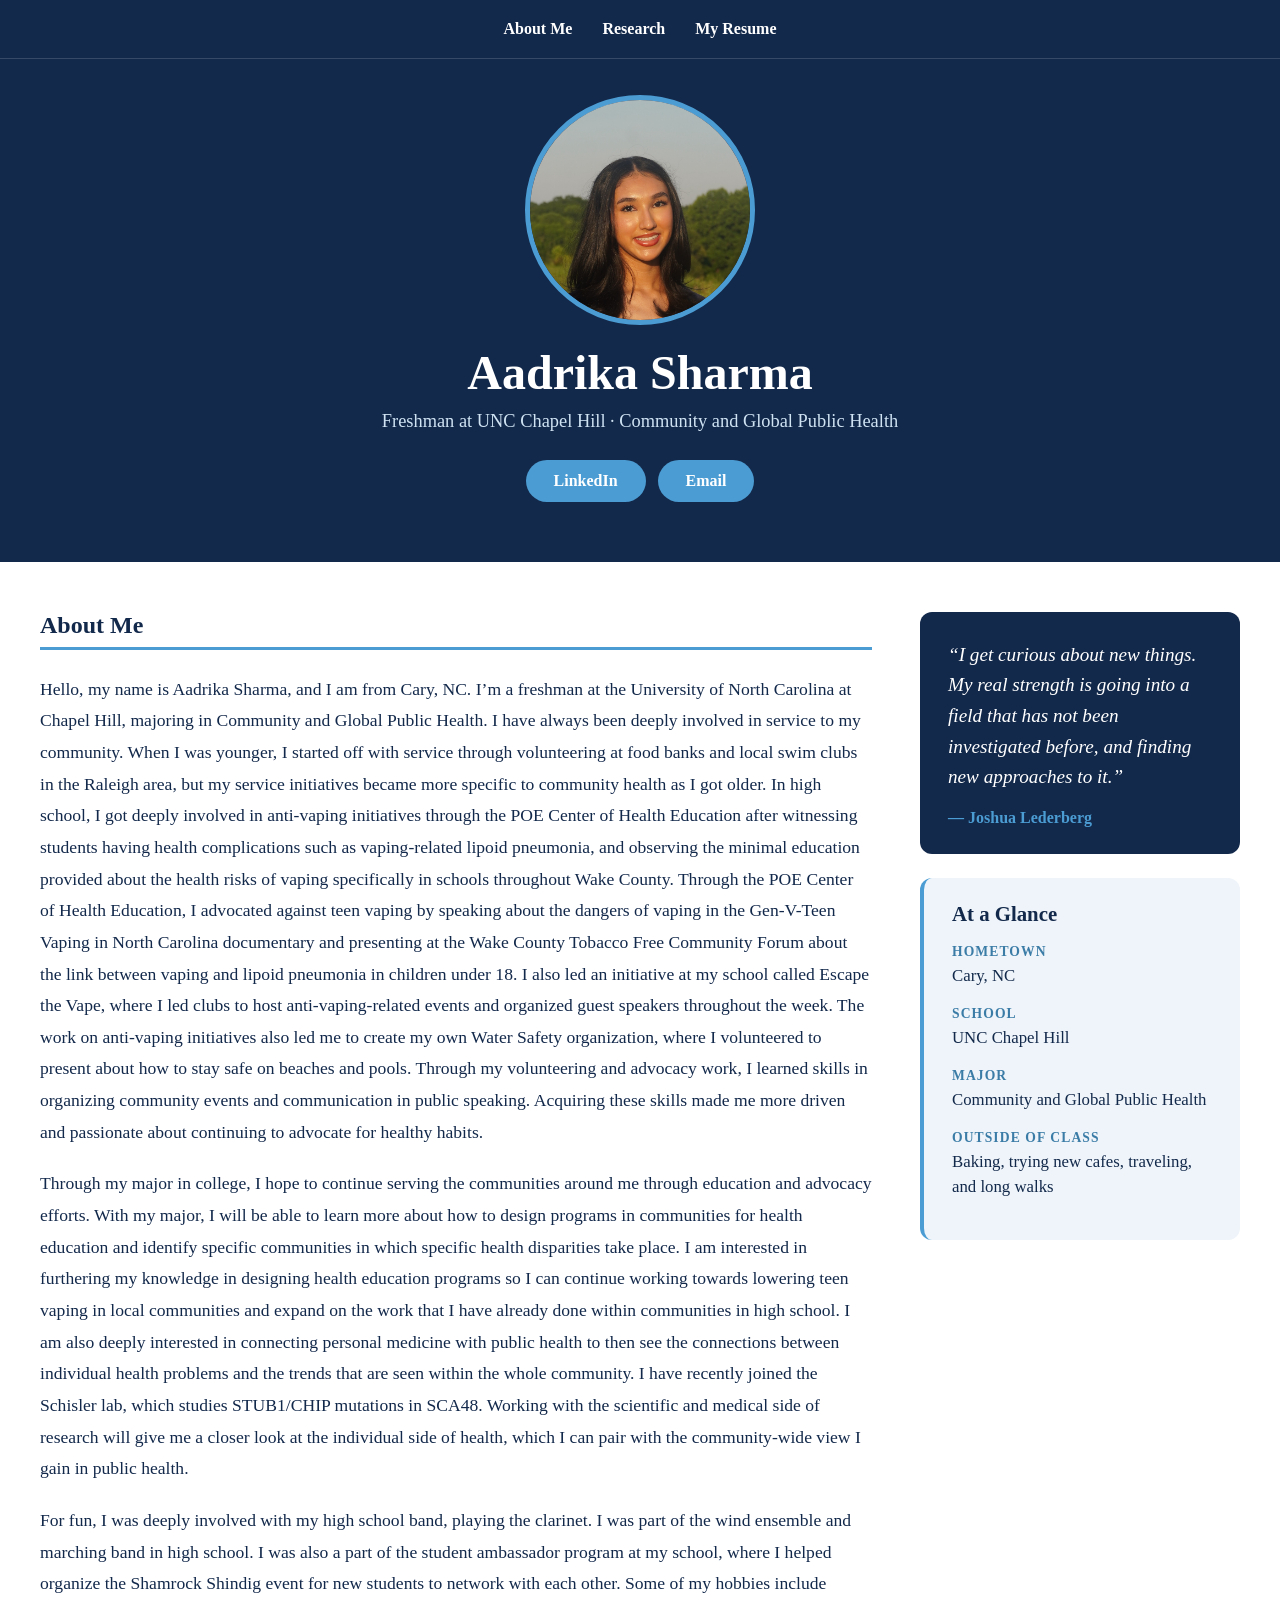
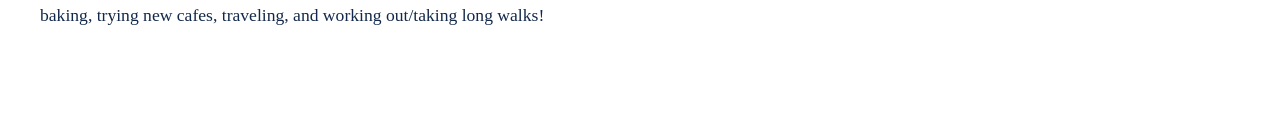
==== commit da64389e: "change" ====
--- a/index.html
+++ b/index.html
@@ -12,11 +12,9 @@
       <nav class="navbar">
         <ul>
           <li><a href="index.html">About Me</a></li>
-          <li><a href="experience.html">Experience</a></li>
           <li><a href="research.html">Research</a></li>
-          <li><a href="Aadrika.html">My Resume</a></li>
-          <li><a href="summerplans.html">Summer Plans</a></li>
-        </ul>
+           <li><a href="Aadrika.html">My Resume</a></li>
+          
       </nav>
 
       <div class="hero-content">
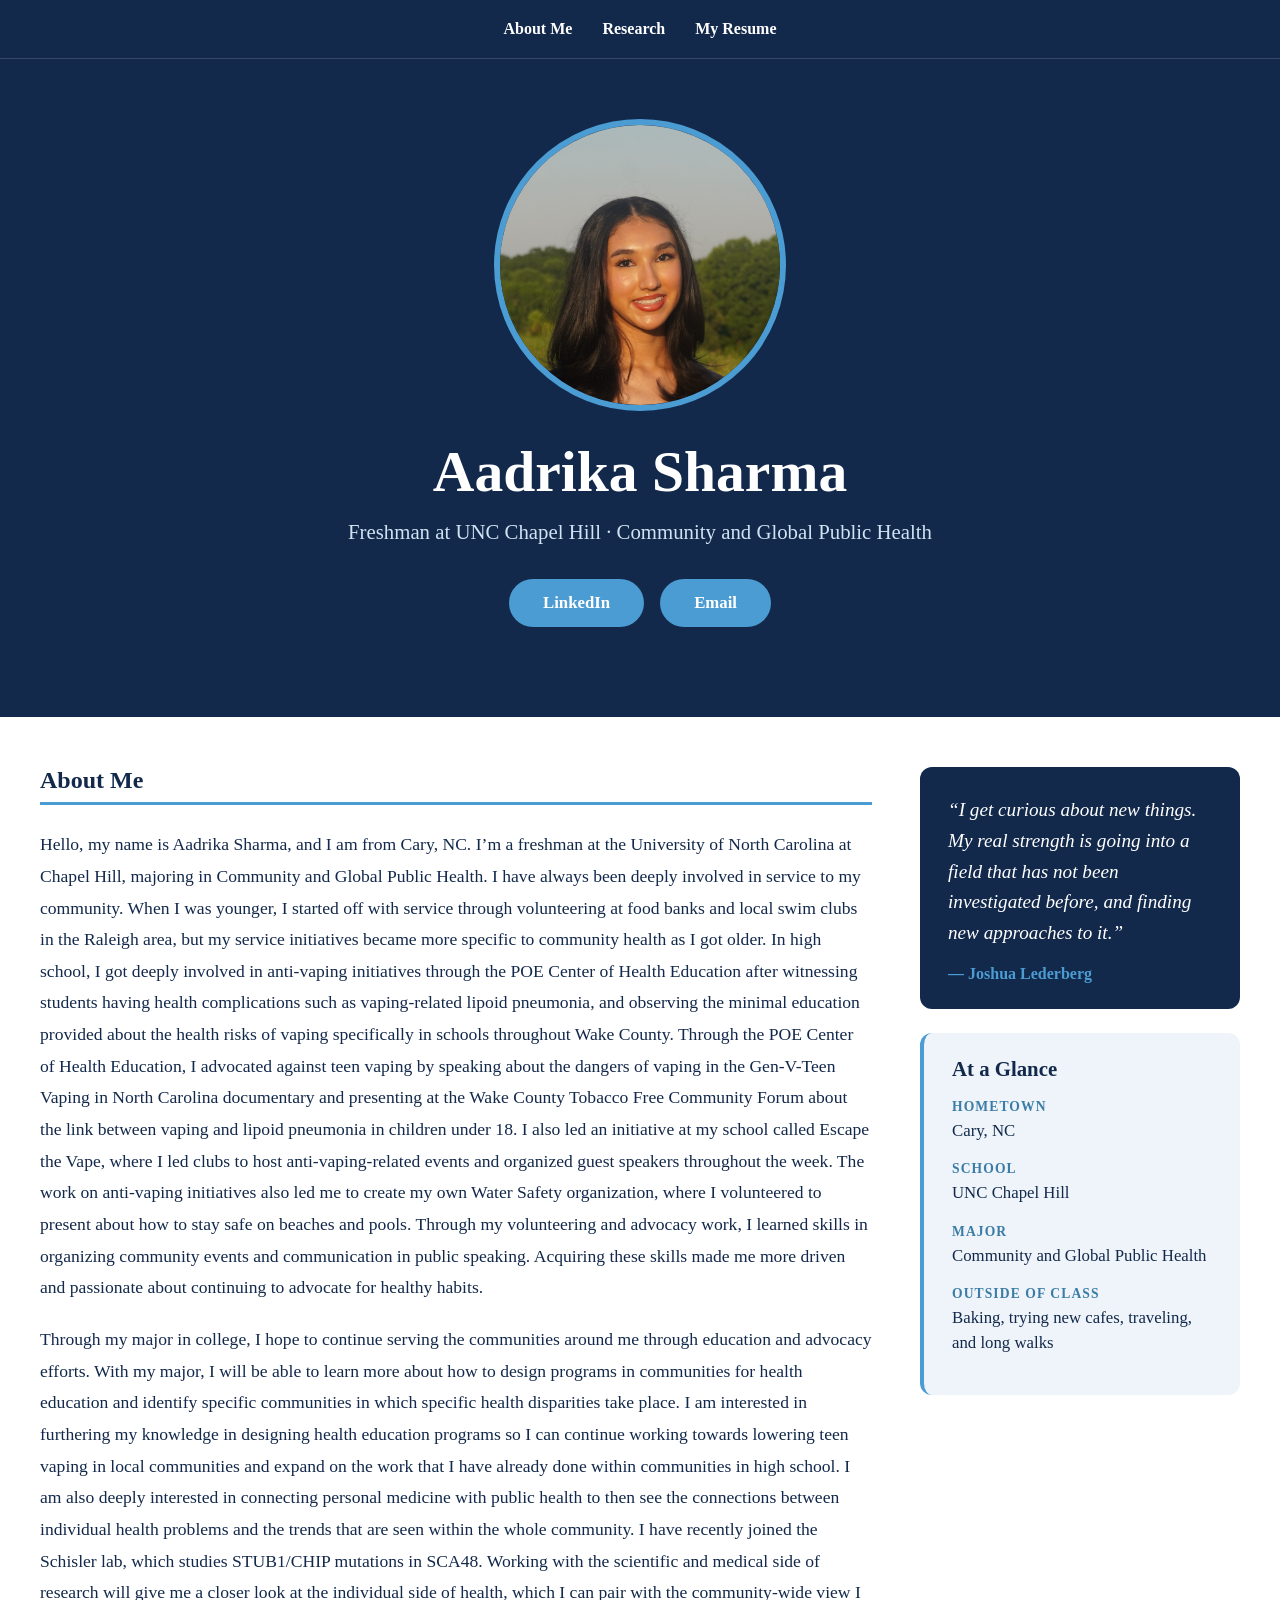
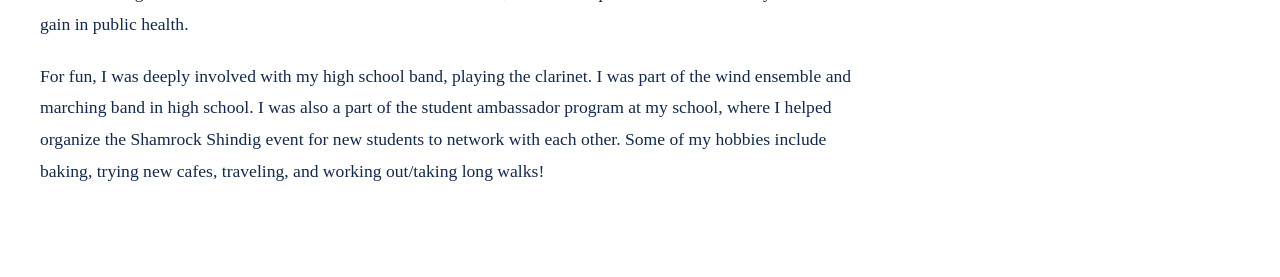
==== commit 3fce259d: "proportion changes" ====
--- a/index.html
+++ b/index.html
@@ -14,7 +14,7 @@
           <li><a href="index.html">About Me</a></li>
           <li><a href="research.html">Research</a></li>
            <li><a href="Aadrika.html">My Resume</a></li>
-          
+          </ul>
       </nav>
 
       <div class="hero-content">
--- a/style.css
+++ b/style.css
@@ -39,7 +39,7 @@
   background-color: #13294B;
   color: #ffffff;
   text-align: center;
-  padding-bottom: 60px;
+  padding-bottom: 90px;
 }
 
 .hero .navbar {
@@ -47,35 +47,36 @@
 }
 
 .hero-content {
-  padding: 36px 20px 0;
+  padding: 60px 20px 0;
 }
 
 .hero h1 {
   color: #ffffff;
-  margin: 0 0 8px 0;
+  font-size: 3.6rem;
+  margin: 0 0 12px 0;
 }
 
 .subtitle {
   color: #cfe3f3;
-  font-size: 1.15rem;
+  font-size: 1.3rem;
   line-height: 1.5;
-  margin: 0 0 24px 0;
+  margin: 0 0 32px 0;
 }
 
 .profile-photo {
   display: block;
-  margin: 0 auto 20px auto;
-  width: 220px;
-  height: 220px;
+  margin: 0 auto 28px auto;
+  width: 280px;
+  height: 280px;
   object-fit: cover;
   border-radius: 50%;
-  border: 5px solid #4B9CD3;
+  border: 6px solid #4B9CD3;
 }
 
 .button-row {
   display: flex;
   justify-content: center;
-  gap: 12px;
+  gap: 16px;
   margin: 0;
 }
 
@@ -84,7 +85,8 @@
   color: #ffffff;
   text-decoration: none;
   font-weight: bold;
-  padding: 12px 28px;
+  font-size: 1.05rem;
+  padding: 14px 34px;
   border-radius: 999px;
   transition: background-color 0.2s, color 0.2s;
 }
@@ -253,4 +255,8 @@
   .sidebar {
     position: static;
   }
+}
+
+.research-quote {
+margin-bottom: 40px;
 }
